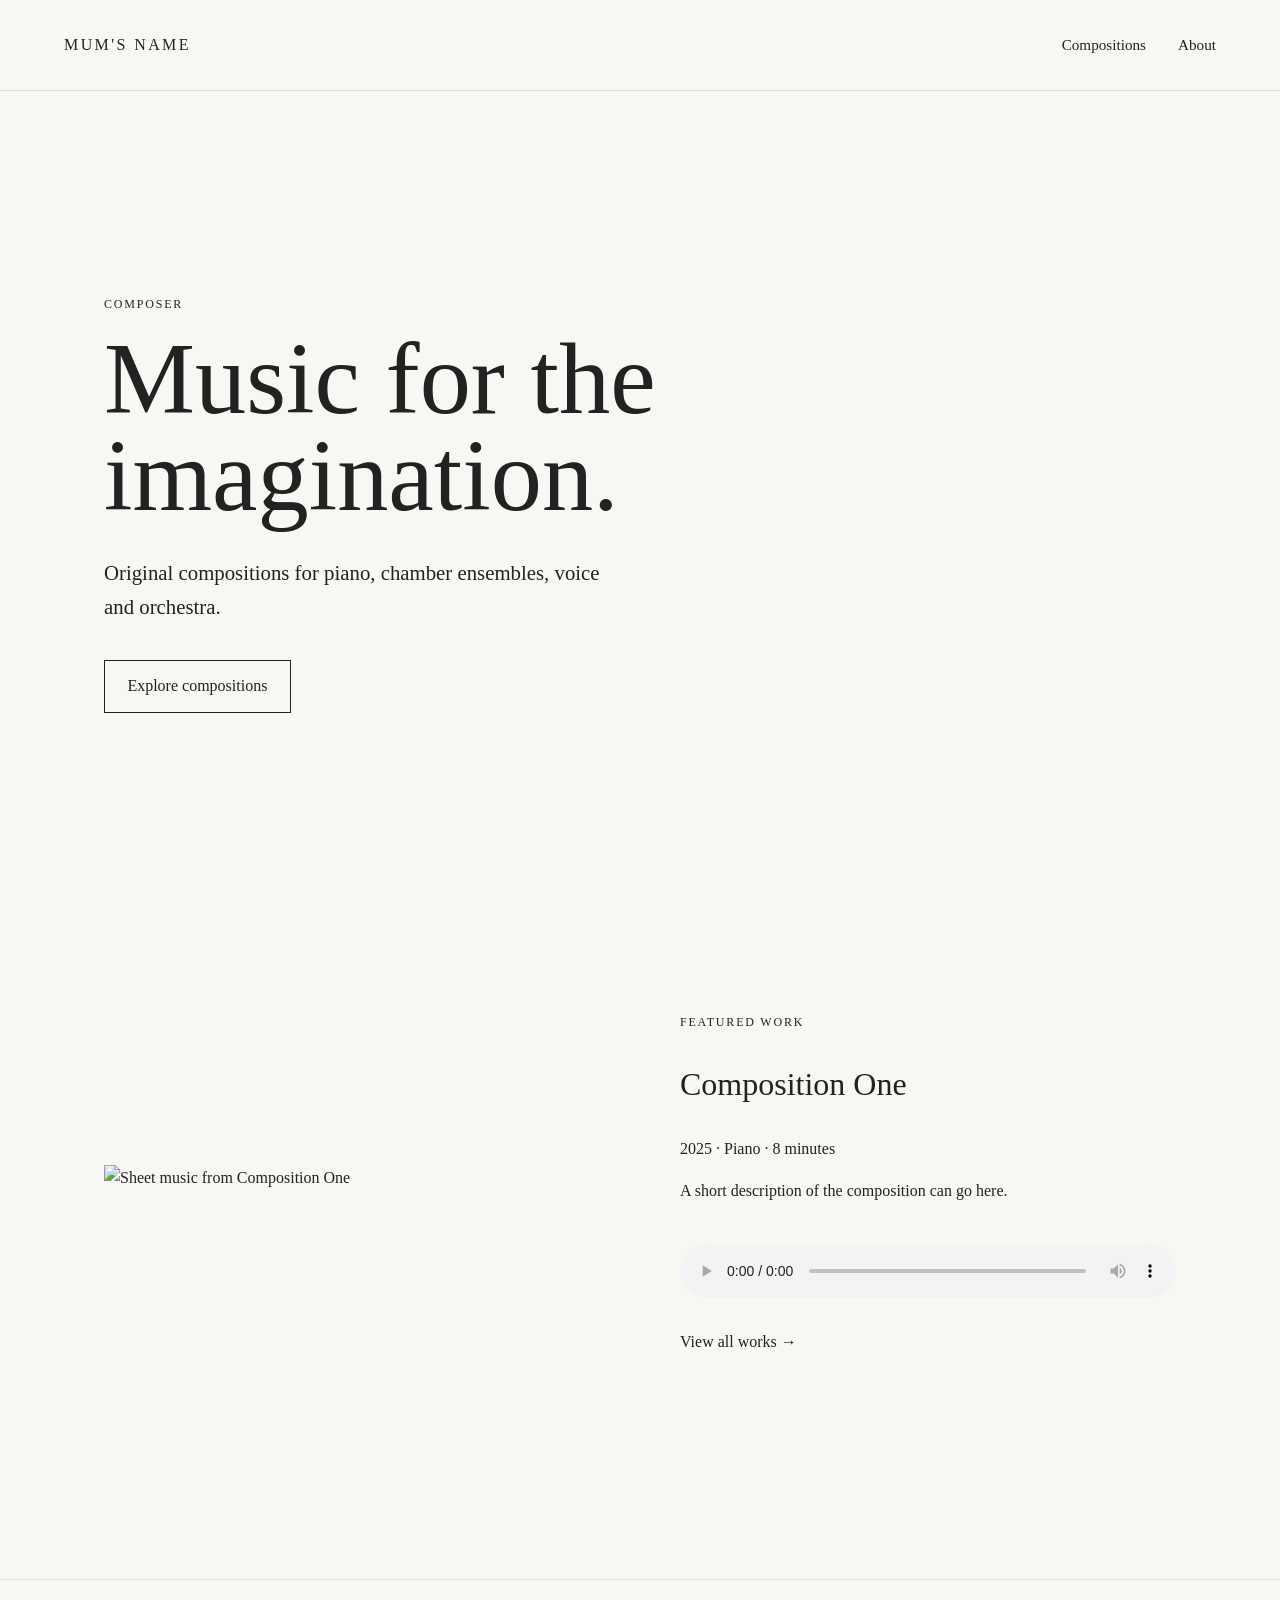
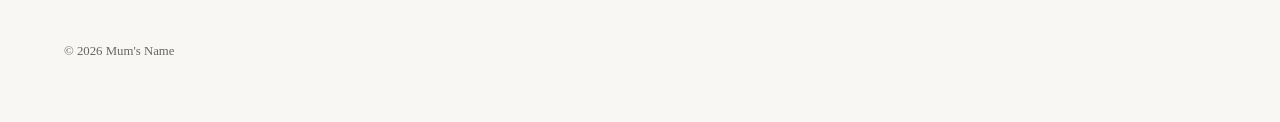
==== index.html @ 6aef1359 "basic webpage" ====
<!DOCTYPE html>
<html lang="en">
<head>
  <meta charset="UTF-8">
  <meta name="viewport" content="width=device-width, initial-scale=1.0">
  <title>Mum's Name — Composer</title>
  <link rel="stylesheet" href="style.css">
</head>

<body>

  <header>
    <a class="logo" href="index.html">MUM'S NAME</a>

    <nav>
      <a href="compositions.html">Compositions</a>
      <a href="about.html">About</a>
    </nav>
  </header>

  <main>

    <section class="hero">
      <p class="eyebrow">Composer</p>
      <h1>Music for the<br>imagination.</h1>
      <p class="intro">
        Original compositions for piano, chamber ensembles,
        voice and orchestra.
      </p>
      <a class="button" href="compositions.html">
        Explore compositions
      </a>
    </section>

    <section class="featured">
      <div>
        <img src="images/composition-1.jpg"
             alt="Sheet music from Composition One">
      </div>

      <div class="featured-text">
        <p class="eyebrow">Featured work</p>
        <h2>Composition One</h2>
        <p>2025 · Piano · 8 minutes</p>

        <p>
          A short description of the composition can go here.
        </p>

        <audio controls>
          <source src="audio/composition-1.mp3" type="audio/mpeg">
        </audio>

        <a href="compositions.html">View all works →</a>
      </div>
    </section>

  </main>

  <footer>
    <p>© 2026 Mum's Name</p>
  </footer>

  <script src="script.js"></script>
</body>
</html>
---- style.css ----
/* ---------- Base ---------- */

* {
  box-sizing: border-box;
}

body {
  margin: 0;
  font-family: Georgia, serif;
  color: #222;
  background: #f8f7f3;
  line-height: 1.6;
}

a {
  color: inherit;
  text-decoration: none;
}

img {
  width: 100%;
  display: block;
}


/* ---------- Header ---------- */

header {
  display: flex;
  justify-content: space-between;
  align-items: center;
  padding: 2rem 5%;
  border-bottom: 1px solid #ddd;
}

.logo {
  font-size: 1rem;
  letter-spacing: 0.15em;
}

nav {
  display: flex;
  gap: 2rem;
  font-size: 0.95rem;
}

nav a:hover {
  text-decoration: underline;
}


/* ---------- General ---------- */

main {
  max-width: 1200px;
  margin: auto;
  padding: 0 5%;
}

.eyebrow {
  text-transform: uppercase;
  letter-spacing: 0.15em;
  font-size: 0.75rem;
  margin-bottom: 1rem;
}

h1 {
  font-size: clamp(3rem, 8vw, 7rem);
  line-height: 0.95;
  font-weight: normal;
  margin: 0 0 2rem;
}

h2 {
  font-size: 2rem;
  font-weight: normal;
}

.intro {
  font-size: 1.3rem;
  max-width: 500px;
}


/* ---------- Buttons ---------- */

.button {
  display: inline-block;
  margin-top: 1rem;
  padding: 0.8rem 1.4rem;
  border: 1px solid #222;
}

.button:hover {
  background: #222;
  color: white;
}


/* ---------- Homepage ---------- */

.hero {
  padding: 12rem 0;
}

.featured {
  display: grid;
  grid-template-columns: 1fr 1fr;
  gap: 5rem;
  align-items: center;
  padding: 6rem 0;
}

.featured-text {
  max-width: 500px;
}

audio {
  width: 100%;
  margin: 1.5rem 0;
}


/* ---------- Compositions ---------- */

.page-heading {
  padding: 8rem 0 5rem;
}

.work {
  display: grid;
  grid-template-columns: 1fr 1fr;
  gap: 4rem;
  padding: 4rem 0;
  border-top: 1px solid #ddd;
}

.meta {
  font-size: 0.85rem;
  color: #666;
}


/* ---------- About ---------- */

.about {
  display: grid;
  grid-template-columns: 1fr 1fr;
  gap: 6rem;
  padding: 8rem 0;
}

.about img {
  max-height: 700px;
  object-fit: cover;
}


/* ---------- Footer ---------- */

footer {
  margin-top: 8rem;
  padding: 3rem 5%;
  border-top: 1px solid #ddd;
  color: #666;
  font-size: 0.8rem;
}


/* ---------- Mobile ---------- */

@media (max-width: 700px) {

  header {
    align-items: flex-start;
    gap: 1rem;
  }

  nav {
    gap: 1rem;
  }

  .hero {
    padding: 7rem 0;
  }

  .featured,
  .work,
  .about {
    grid-template-columns: 1fr;
    gap: 2rem;
  }

  .page-heading {
    padding: 6rem 0 3rem;
  }

}
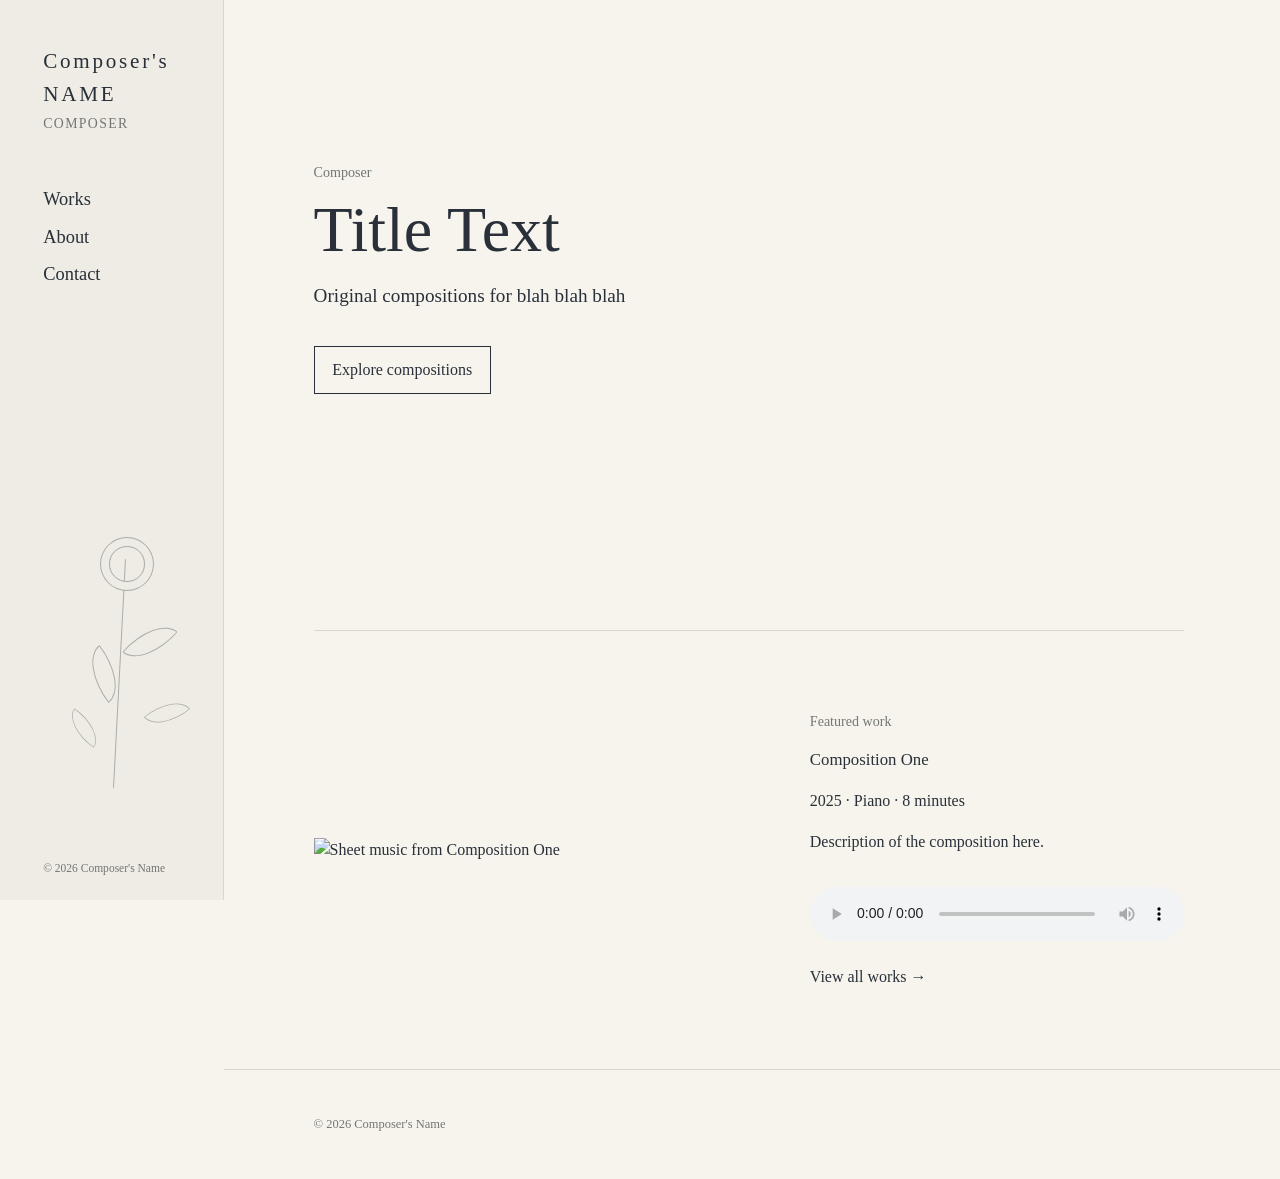
==== commit 6cd80ba7: "Updated frontent of app and made easier to edit content" ====
--- a/index.html
+++ b/index.html
@@ -3,31 +3,46 @@
 <head>
   <meta charset="UTF-8">
   <meta name="viewport" content="width=device-width, initial-scale=1.0">
-  <title>Mum's Name — Composer</title>
+  <title data-page-title>Loading...</title>
   <link rel="stylesheet" href="style.css">
 </head>
 
 <body>
 
-  <header>
-    <a class="logo" href="index.html">MUM'S NAME</a>
+  <header class="site-header">
+    <div class="brand-lockup">
+      <a class="logo" href="index.html">Composer's NAME</a>
+      <span class="brand-role">Composer</span>
+    </div>
 
     <nav>
-      <a href="compositions.html">Compositions</a>
+      <a href="compositions.html">Works</a>
       <a href="about.html">About</a>
+      <a href="mailto:email@example.com">Contact</a>
     </nav>
+
+    <div class="botanical" aria-hidden="true">
+      <span class="botanical-stem"></span>
+      <span class="leaf leaf-one"></span>
+      <span class="leaf leaf-two"></span>
+      <span class="leaf leaf-three"></span>
+      <span class="leaf leaf-four"></span>
+      <span class="flower"></span>
+    </div>
+
+    <p class="copyright">© 2026 Composer's Name</p>
   </header>
 
   <main>
 
     <section class="hero">
-      <p class="eyebrow">Composer</p>
-      <h1>Music for the<br>imagination.</h1>
-      <p class="intro">
+      <p class="eyebrow" data-home-eyebrow>Composer</p>
+      <h1 data-home-title>Music for the<br>imagination.</h1>
+      <p class="intro" data-home-intro>
         Original compositions for piano, chamber ensembles,
         voice and orchestra.
       </p>
-      <a class="button" href="compositions.html">
+      <a class="button" href="compositions.html" data-home-button>
         Explore compositions
       </a>
     </section>
@@ -39,11 +54,11 @@
       </div>
 
       <div class="featured-text">
-        <p class="eyebrow">Featured work</p>
-        <h2>Composition One</h2>
-        <p>2025 · Piano · 8 minutes</p>
+        <p class="eyebrow" data-featured-eyebrow>Featured work</p>
+        <h2 data-featured-title>Composition One</h2>
+        <p data-featured-meta>2025 · Piano · 8 minutes</p>
 
-        <p>
+        <p data-featured-description>
           A short description of the composition can go here.
         </p>
 
@@ -51,16 +66,17 @@
           <source src="audio/composition-1.mp3" type="audio/mpeg">
         </audio>
 
-        <a href="compositions.html">View all works →</a>
+        <a href="compositions.html" data-view-all>View all works →</a>
       </div>
     </section>
 
   </main>
 
   <footer>
-    <p>© 2026 Mum's Name</p>
+    <p data-footer>© 2026 Composer's Name</p>
   </footer>
 
+  <script src="content.js"></script>
   <script src="script.js"></script>
 </body>
 </html>
--- a/style.css
+++ b/style.css
@@ -1,198 +1,97 @@
 /* ---------- Base ---------- */
 
-* {
-  box-sizing: border-box;
+:root {
+  --paper: #f6f4ed;
+  --rail: #eeece4;
+  --ink: #293039;
+  --muted: #737871;
+  --rule: #d9d7cf;
+  --accent: #a34e3b;
 }
+
+* { box-sizing: border-box; }
 
 body {
   margin: 0;
-  font-family: Georgia, serif;
-  color: #222;
-  background: #f8f7f3;
-  line-height: 1.6;
+  font-family: Georgia, "Times New Roman", serif;
+  color: var(--ink);
+  background: var(--paper);
+  line-height: 1.55;
 }
 
-a {
-  color: inherit;
-  text-decoration: none;
+a { color: inherit; text-decoration: none; }
+img { width: 100%; display: block; }
+
+.site-header {
+  position: fixed;
+  inset: 0 auto 0 0;
+  width: 224px;
+  padding: 2.8rem 2.7rem 2rem;
+  background: var(--rail);
+  border-right: 1px solid var(--rule);
+  z-index: 2;
 }
 
-img {
-  width: 100%;
-  display: block;
-}
+.brand-lockup { display: flex; flex-direction: column; gap: 0.15rem; }
+.logo { font-size: 1.32rem; letter-spacing: 0.13em; }
+.brand-role { color: var(--muted); font-size: 0.864rem; letter-spacing: 0.1em; text-transform: uppercase; }
 
+nav { display: flex; flex-direction: column; gap: 0.5rem; margin-top: 3.2rem; font-size: 1.152rem; }
+nav a { width: fit-content; border-bottom: 1px solid transparent; }
+nav a:hover, nav a.active { border-bottom-color: var(--ink); }
 
-/* ---------- Header ---------- */
+.botanical { position: absolute; left: 2.9rem; right: 2rem; bottom: 7rem; height: 260px; opacity: 0.52; }
+.botanical-stem { position: absolute; left: 50%; bottom: 0; width: 1px; height: 88%; background: #6d7770; transform: rotate(3deg); }
+.leaf { position: absolute; width: 28px; height: 52px; border: 1px solid #6d7770; border-radius: 100% 0 100% 0; }
+.leaf-one { left: 30%; bottom: 34%; transform: rotate(-37deg); }
+.leaf-two { right: 19%; bottom: 46%; transform: rotate(42deg); }
+.leaf-three { left: 16%; bottom: 13%; transform: rotate(-54deg) scale(0.75); }
+.leaf-four { right: 7%; bottom: 19%; transform: rotate(52deg) scale(0.8); }
+.flower { position: absolute; left: 43%; top: 7%; width: 36px; height: 36px; border: 1px solid #6d7770; border-radius: 50%; box-shadow: 0 0 0 8px var(--rail), 0 0 0 9px #6d7770; }
+.copyright { position: absolute; bottom: 1.4rem; margin: 0; color: var(--muted); font-size: 0.72rem; }
 
-header {
-  display: flex;
-  justify-content: space-between;
-  align-items: center;
-  padding: 2rem 5%;
-  border-bottom: 1px solid #ddd;
-}
+main { max-width: 1050px; margin-left: 224px; padding: 0 7%; }
+.eyebrow { margin: 0 0 0.9rem; color: var(--muted); font-size: 0.88rem; }
+h1 { margin: 0; font-size: clamp(2.8rem, 5vw, 4.6rem); line-height: 1; font-weight: normal; }
+h2 { margin: 0; font-size: 1.05rem; font-weight: normal; }
+.intro { max-width: 500px; font-size: 1.2rem; }
 
-.logo {
-  font-size: 1rem;
-  letter-spacing: 0.15em;
-}
+.button { display: inline-block; margin-top: 1rem; padding: 0.65rem 1.1rem; border: 1px solid var(--ink); }
+.button:hover { color: var(--paper); background: var(--ink); }
 
-nav {
-  display: flex;
-  gap: 2rem;
-  font-size: 0.95rem;
-}
+.hero { min-height: 70vh; padding: 18vh 0 10vh; }
+.featured { display: grid; grid-template-columns: minmax(0, 1fr) minmax(0, 0.9fr); gap: 5rem; align-items: center; padding: 5rem 0; border-top: 1px solid var(--rule); }
+.featured-text { max-width: 420px; }
+audio { width: 100%; margin: 1rem 0; }
 
-nav a:hover {
-  text-decoration: underline;
-}
+.page-heading { padding: 7.5rem 0 3.4rem; }
+.page-heading .eyebrow { margin-top: 1rem; }
+.works { display: grid; grid-template-columns: repeat(2, minmax(0, 1fr)); column-gap: 3.2rem; row-gap: 3.5rem; padding-bottom: 4rem; }
+.work { min-width: 0; }
+.work > div:last-child { padding-top: 1rem; }
+.score-preview { position: relative; aspect-ratio: 1.78 / 1; overflow: hidden; border: 1px solid #dfdcd3; background-color: #e9e5da; background-image: repeating-linear-gradient(to bottom, transparent 0 18px, rgba(71, 76, 72, 0.25) 19px 20px); }
+.score-preview img { position: relative; z-index: 1; height: 100%; object-fit: cover; }
+.score-lines { position: absolute; inset: 25% 8% 25%; background: repeating-linear-gradient(to bottom, transparent 0 5px, rgba(51, 57, 54, 0.45) 6px 7px); }
+.score-notes { position: absolute; top: 34%; left: 18%; color: rgba(48, 54, 50, 0.55); font-size: 2rem; letter-spacing: 2.2rem; transform: rotate(-5deg); }
+.meta { margin: 0.2rem 0 0; color: var(--muted); font-size: 0.8rem; }
+.listen { margin-top: 0.85rem; font-size: 0.82rem; }
+.listen summary { cursor: pointer; list-style: none; }
+.listen summary::before { content: "▶"; margin-right: 0.55rem; font-size: 0.66rem; }
+.listen[open] summary::before { content: "▼"; }
+.listen audio { margin-top: 0.6rem; }
 
+.about { display: grid; grid-template-columns: minmax(0, 1fr) minmax(0, 1fr); gap: 5rem; padding: 10rem 0 5rem; }
+.about img { max-height: 580px; object-fit: cover; }
 
-/* ---------- General ---------- */
-
-main {
-  max-width: 1200px;
-  margin: auto;
-  padding: 0 5%;
-}
-
-.eyebrow {
-  text-transform: uppercase;
-  letter-spacing: 0.15em;
-  font-size: 0.75rem;
-  margin-bottom: 1rem;
-}
-
-h1 {
-  font-size: clamp(3rem, 8vw, 7rem);
-  line-height: 0.95;
-  font-weight: normal;
-  margin: 0 0 2rem;
-}
-
-h2 {
-  font-size: 2rem;
-  font-weight: normal;
-}
-
-.intro {
-  font-size: 1.3rem;
-  max-width: 500px;
-}
-
-
-/* ---------- Buttons ---------- */
-
-.button {
-  display: inline-block;
-  margin-top: 1rem;
-  padding: 0.8rem 1.4rem;
-  border: 1px solid #222;
-}
-
-.button:hover {
-  background: #222;
-  color: white;
-}
-
-
-/* ---------- Homepage ---------- */
-
-.hero {
-  padding: 12rem 0;
-}
-
-.featured {
-  display: grid;
-  grid-template-columns: 1fr 1fr;
-  gap: 5rem;
-  align-items: center;
-  padding: 6rem 0;
-}
-
-.featured-text {
-  max-width: 500px;
-}
-
-audio {
-  width: 100%;
-  margin: 1.5rem 0;
-}
-
-
-/* ---------- Compositions ---------- */
-
-.page-heading {
-  padding: 8rem 0 5rem;
-}
-
-.work {
-  display: grid;
-  grid-template-columns: 1fr 1fr;
-  gap: 4rem;
-  padding: 4rem 0;
-  border-top: 1px solid #ddd;
-}
-
-.meta {
-  font-size: 0.85rem;
-  color: #666;
-}
-
-
-/* ---------- About ---------- */
-
-.about {
-  display: grid;
-  grid-template-columns: 1fr 1fr;
-  gap: 6rem;
-  padding: 8rem 0;
-}
-
-.about img {
-  max-height: 700px;
-  object-fit: cover;
-}
-
-
-/* ---------- Footer ---------- */
-
-footer {
-  margin-top: 8rem;
-  padding: 3rem 5%;
-  border-top: 1px solid #ddd;
-  color: #666;
-  font-size: 0.8rem;
-}
-
-
-/* ---------- Mobile ---------- */
+footer { margin-left: 224px; padding: 2rem 7%; border-top: 1px solid var(--rule); color: var(--muted); font-size: 0.78rem; }
 
 @media (max-width: 700px) {
-
-  header {
-    align-items: flex-start;
-    gap: 1rem;
-  }
-
-  nav {
-    gap: 1rem;
-  }
-
-  .hero {
-    padding: 7rem 0;
-  }
-
-  .featured,
-  .work,
-  .about {
-    grid-template-columns: 1fr;
-    gap: 2rem;
-  }
-
-  .page-heading {
-    padding: 6rem 0 3rem;
-  }
-
+  .site-header { position: relative; width: 100%; height: auto; min-height: 0; padding: 1.5rem 7%; border-right: 0; border-bottom: 1px solid var(--rule); }
+  nav { flex-direction: row; gap: 1.2rem; margin-top: 1.4rem; font-size: 0.88rem; }
+  .botanical, .copyright { display: none; }
+  main, footer { margin-left: 0; }
+  .hero { min-height: auto; padding: 7rem 0; }
+  .featured, .about { grid-template-columns: 1fr; gap: 2rem; padding: 5rem 0; }
+  .page-heading { padding: 5rem 0 2.8rem; }
+  .works { grid-template-columns: 1fr; row-gap: 2.8rem; }
 }
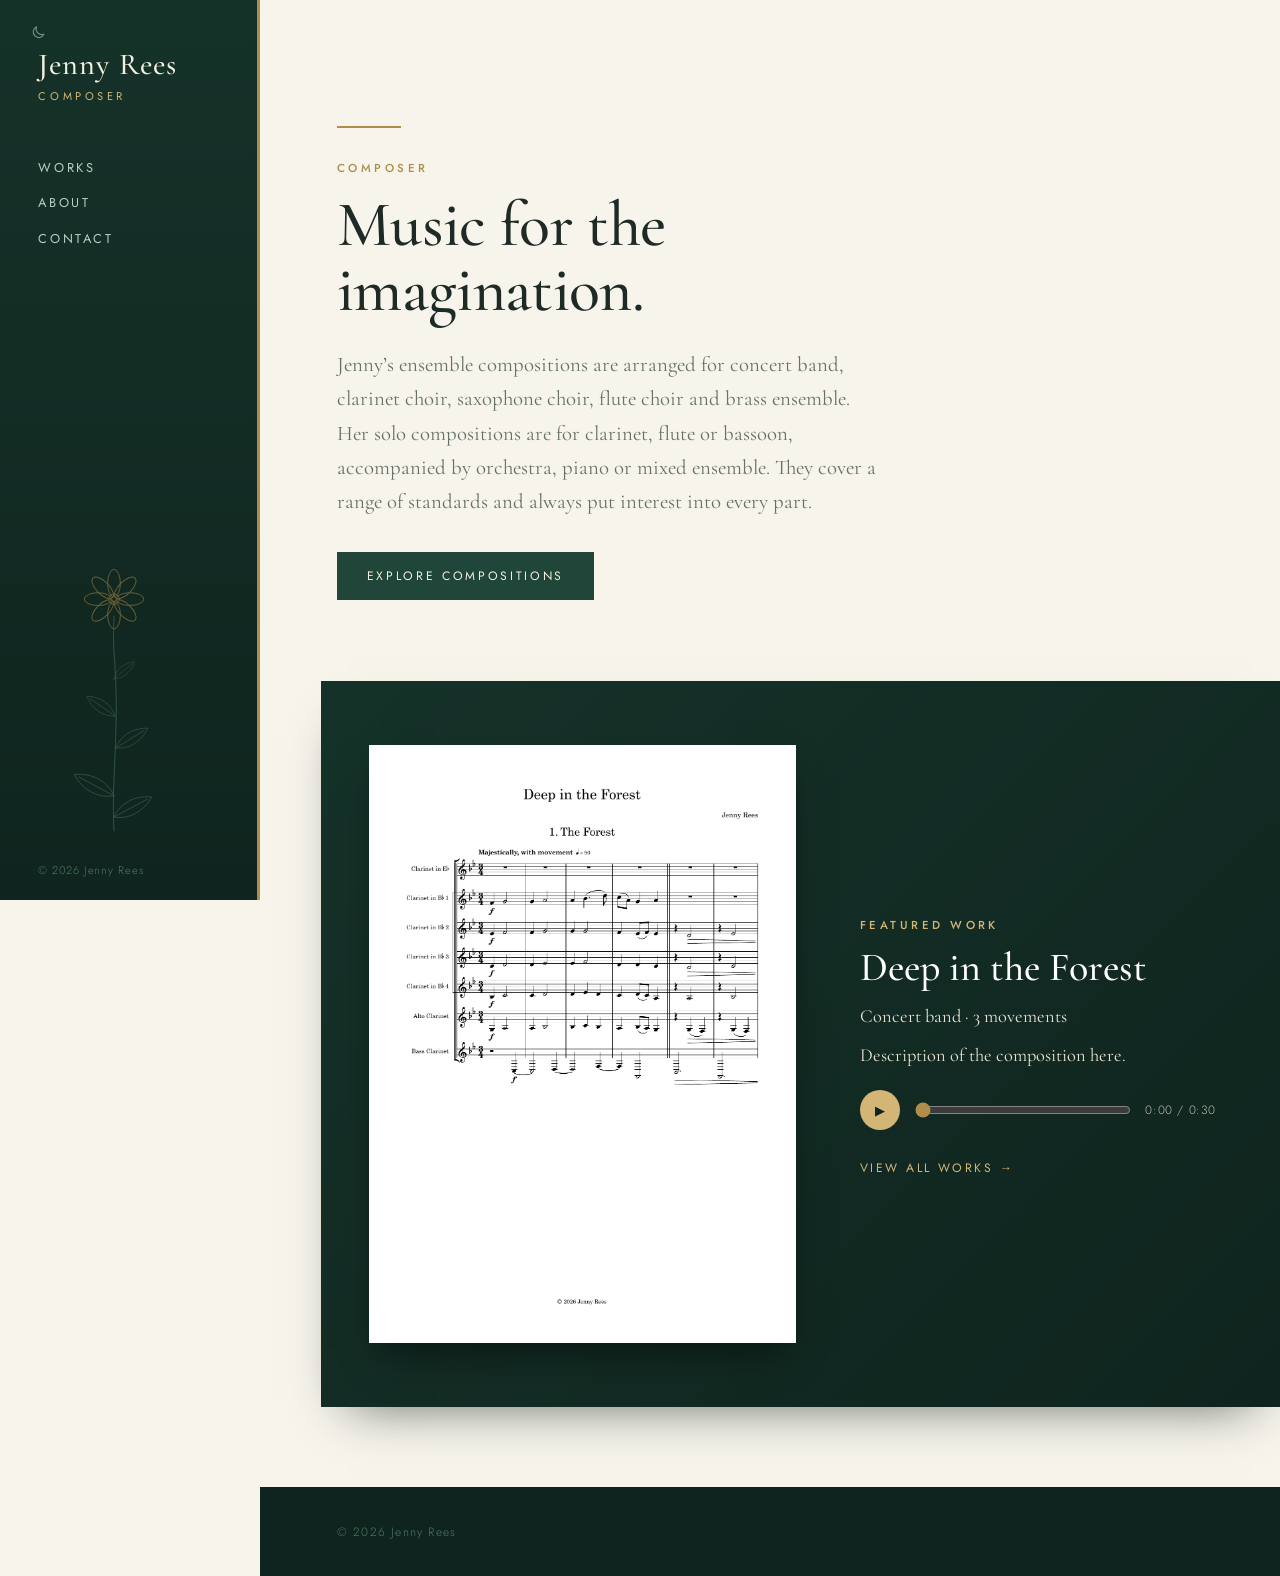
==== commit ee114718: "Added music page and music previews, added composer description" ====
--- a/index.html
+++ b/index.html
@@ -4,14 +4,29 @@
   <meta charset="UTF-8">
   <meta name="viewport" content="width=device-width, initial-scale=1.0">
   <title data-page-title>Loading...</title>
+  <script>
+    try {
+      var saved = localStorage.getItem('theme');
+      var dark = saved ? saved === 'dark' : window.matchMedia('(prefers-color-scheme: dark)').matches;
+      document.documentElement.setAttribute('data-theme', dark ? 'dark' : 'light');
+    } catch (e) {}
+  </script>
+  <link rel="preconnect" href="https://fonts.googleapis.com">
+  <link rel="preconnect" href="https://fonts.gstatic.com" crossorigin>
+  <link href="https://fonts.googleapis.com/css2?family=Cormorant+Garamond:ital,wght@0,400;0,500;0,600;1,400&family=Jost:wght@300;400;500&display=swap" rel="stylesheet">
   <link rel="stylesheet" href="style.css">
 </head>
 
 <body>
 
   <header class="site-header">
+    <button class="theme-toggle" type="button" aria-label="Switch to dark theme">
+      <svg class="icon-moon" viewBox="0 0 24 24" aria-hidden="true"><path d="M20 14.5A8 8 0 0 1 9.5 4 8 8 0 1 0 20 14.5z"/></svg>
+      <svg class="icon-sun" viewBox="0 0 24 24" aria-hidden="true"><circle cx="12" cy="12" r="4"/><path d="M12 2v2M12 20v2M4.9 4.9l1.4 1.4M17.7 17.7l1.4 1.4M2 12h2M20 12h2M4.9 19.1l1.4-1.4M17.7 6.3l1.4-1.4"/></svg>
+    </button>
+
     <div class="brand-lockup">
-      <a class="logo" href="index.html">Composer's NAME</a>
+      <a class="logo" href="index.html">Jenny Rees</a>
       <span class="brand-role">Composer</span>
     </div>
 
@@ -22,15 +37,26 @@
     </nav>
 
     <div class="botanical" aria-hidden="true">
-      <span class="botanical-stem"></span>
-      <span class="leaf leaf-one"></span>
-      <span class="leaf leaf-two"></span>
-      <span class="leaf leaf-three"></span>
-      <span class="leaf leaf-four"></span>
-      <span class="flower"></span>
+    <svg class="botanical-art" viewBox="0 0 160 270" aria-hidden="true">
+      <defs>
+        <g id="leaf"><path d="M0 0C11-13 11-34 0-50 -11-34 -11-13 0 0Z"/><path d="M0 0V-44"/></g>
+      </defs>
+      <g class="art-line">
+        <path d="M80 268C77 220 86 170 80 100 79 82 80 72 80 66"/>
+        <use href="#leaf" transform="translate(80 255) rotate(62) scale(.8)"/>
+        <use href="#leaf" transform="translate(80 235) rotate(-62) scale(.85)"/>
+        <use href="#leaf" transform="translate(82 190) rotate(58) scale(.7)"/>
+        <use href="#leaf" transform="translate(81 160) rotate(-55) scale(.65)"/>
+        <use href="#leaf" transform="translate(80 125) rotate(50) scale(.5)"/>
+        <g class="bloom" transform="translate(80 50)">
+          <ellipse cx="0" cy="-15" rx="6" ry="13" transform="rotate(0)"/><ellipse cx="0" cy="-15" rx="6" ry="13" transform="rotate(45)"/><ellipse cx="0" cy="-15" rx="6" ry="13" transform="rotate(90)"/><ellipse cx="0" cy="-15" rx="6" ry="13" transform="rotate(135)"/><ellipse cx="0" cy="-15" rx="6" ry="13" transform="rotate(180)"/><ellipse cx="0" cy="-15" rx="6" ry="13" transform="rotate(225)"/><ellipse cx="0" cy="-15" rx="6" ry="13" transform="rotate(270)"/><ellipse cx="0" cy="-15" rx="6" ry="13" transform="rotate(315)"/>
+          <circle r="5"/>
+        </g>
+      </g>
+    </svg>
     </div>
 
-    <p class="copyright">© 2026 Composer's Name</p>
+    <p class="copyright">© 2026 Jenny Rees</p>
   </header>
 
   <main>
@@ -49,8 +75,8 @@
 
     <section class="featured">
       <div>
-        <img src="images/composition-1.jpg"
-             alt="Sheet music from Composition One">
+        <img class="featured-score" data-featured-score
+             alt="First page of the full score for Deep in the Forest">
       </div>
 
       <div class="featured-text">
@@ -62,9 +88,7 @@
           A short description of the composition can go here.
         </p>
 
-        <audio controls>
-          <source src="audio/composition-1.mp3" type="audio/mpeg">
-        </audio>
+        <audio data-featured-audio></audio>
 
         <a href="compositions.html" data-view-all>View all works →</a>
       </div>
@@ -73,7 +97,7 @@
   </main>
 
   <footer>
-    <p data-footer>© 2026 Composer's Name</p>
+    <p data-footer>© 2026 Jenny Rees</p>
   </footer>
 
   <script src="content.js"></script>
--- a/style.css
+++ b/style.css
@@ -1,97 +1,198 @@
 /* ---------- Base ---------- */
 
 :root {
-  --paper: #f6f4ed;
-  --rail: #eeece4;
-  --ink: #293039;
-  --muted: #737871;
-  --rule: #d9d7cf;
-  --accent: #a34e3b;
+  --paper: #f7f4ec;
+  --paper-deep: #efeadc;
+  --green-900: #0f241e;
+  --green-800: #153229;
+  --green-700: #1f4638;
+  --green-500: #4d7a65;
+  --green-200: #b9cfc3;
+  --ink: #1e2a25;
+  --muted: #667269;
+  --rule: #dcd6c4;
+  --accent: #b08d4a;
+  --accent-soft: #d3b676;
+  --card: #ffffff;
+  --frame: #ffffff;
+  --heading-accent: var(--green-700);
+  --btn-bg: var(--green-700);
+  --btn-fg: #f4efe0;
+  --serif: "Cormorant Garamond", Georgia, "Times New Roman", serif;
+  --sans: "Jost", "Helvetica Neue", Arial, sans-serif;
+}
+
+[data-theme="dark"] {
+  color-scheme: dark;
+  --paper: #0b1511;
+  --paper-deep: #14231d;
+  --ink: #e6e1d1;
+  --muted: #9aa99f;
+  --rule: #25392f;
+  --card: #12201a;
+  --frame: #e9e4d2;
+  --heading-accent: var(--green-200);
+  --btn-bg: var(--accent-soft);
+  --btn-fg: var(--green-900);
 }
 
 * { box-sizing: border-box; }
 
 body {
   margin: 0;
-  font-family: Georgia, "Times New Roman", serif;
+  font-family: var(--serif);
+  font-size: 1.15rem;
   color: var(--ink);
   background: var(--paper);
-  line-height: 1.55;
+  line-height: 1.65;
+  -webkit-font-smoothing: antialiased;
+  overflow-x: clip;
 }
 
 a { color: inherit; text-decoration: none; }
 img { width: 100%; display: block; }
+::selection { background: var(--green-700); color: #fff; }
+
+/* ---------- Sidebar ---------- */
 
 .site-header {
   position: fixed;
   inset: 0 auto 0 0;
-  width: 224px;
-  padding: 2.8rem 2.7rem 2rem;
-  background: var(--rail);
-  border-right: 1px solid var(--rule);
+  width: 260px;
+  padding: 3rem 2.4rem 2rem;
+  color: var(--green-200);
+  background: linear-gradient(180deg, var(--green-800), var(--green-900));
+  border-right: 3px solid var(--accent);
   z-index: 2;
 }
 
-.brand-lockup { display: flex; flex-direction: column; gap: 0.15rem; }
-.logo { font-size: 1.32rem; letter-spacing: 0.13em; }
-.brand-role { color: var(--muted); font-size: 0.864rem; letter-spacing: 0.1em; text-transform: uppercase; }
+.brand-lockup { display: flex; flex-direction: column; gap: 0.4rem; }
+.logo { color: #f4efe0; font-size: 1.9rem; font-weight: 500; line-height: 1.1; letter-spacing: 0.04em; }
+.brand-role { color: var(--accent-soft); font: 400 0.7rem var(--sans); letter-spacing: 0.32em; text-transform: uppercase; }
 
-nav { display: flex; flex-direction: column; gap: 0.5rem; margin-top: 3.2rem; font-size: 1.152rem; }
-nav a { width: fit-content; border-bottom: 1px solid transparent; }
-nav a:hover, nav a.active { border-bottom-color: var(--ink); }
+nav { display: flex; flex-direction: column; gap: 0.7rem; margin-top: 3.4rem; font: 400 0.8rem var(--sans); letter-spacing: 0.2em; text-transform: uppercase; }
+nav a { width: fit-content; padding-bottom: 0.25rem; border-bottom: 1px solid transparent; transition: color 0.2s, border-color 0.2s; }
+nav a:hover, nav a.active { color: #fff; border-bottom-color: var(--accent); }
 
-.botanical { position: absolute; left: 2.9rem; right: 2rem; bottom: 7rem; height: 260px; opacity: 0.52; }
-.botanical-stem { position: absolute; left: 50%; bottom: 0; width: 1px; height: 88%; background: #6d7770; transform: rotate(3deg); }
-.leaf { position: absolute; width: 28px; height: 52px; border: 1px solid #6d7770; border-radius: 100% 0 100% 0; }
-.leaf-one { left: 30%; bottom: 34%; transform: rotate(-37deg); }
-.leaf-two { right: 19%; bottom: 46%; transform: rotate(42deg); }
-.leaf-three { left: 16%; bottom: 13%; transform: rotate(-54deg) scale(0.75); }
-.leaf-four { right: 7%; bottom: 19%; transform: rotate(52deg) scale(0.8); }
-.flower { position: absolute; left: 43%; top: 7%; width: 36px; height: 36px; border: 1px solid #6d7770; border-radius: 50%; box-shadow: 0 0 0 8px var(--rail), 0 0 0 9px #6d7770; }
-.copyright { position: absolute; bottom: 1.4rem; margin: 0; color: var(--muted); font-size: 0.72rem; }
+.botanical { position: absolute; left: 1.8rem; width: 170px; bottom: 4.2rem; opacity: 0.55; }
+.botanical-art { display: block; width: 100%; height: auto; overflow: visible; }
+.art-line { fill: none; stroke: var(--green-500); stroke-width: 0.9; stroke-linecap: round; stroke-linejoin: round; }
+.art-line .bloom { stroke: var(--accent); }
+.art-line .fill { fill: var(--accent); stroke: none; }
+.copyright { position: absolute; bottom: 1.4rem; margin: 0; color: var(--green-500); font: 300 0.7rem var(--sans); letter-spacing: 0.08em; }
 
-main { max-width: 1050px; margin-left: 224px; padding: 0 7%; }
-.eyebrow { margin: 0 0 0.9rem; color: var(--muted); font-size: 0.88rem; }
-h1 { margin: 0; font-size: clamp(2.8rem, 5vw, 4.6rem); line-height: 1; font-weight: normal; }
-h2 { margin: 0; font-size: 1.05rem; font-weight: normal; }
-.intro { max-width: 500px; font-size: 1.2rem; }
+/* ---------- Theme switch ---------- */
 
-.button { display: inline-block; margin-top: 1rem; padding: 0.65rem 1.1rem; border: 1px solid var(--ink); }
-.button:hover { color: var(--paper); background: var(--ink); }
+.theme-toggle { position: absolute; top: 1rem; left: 1.4rem; display: flex; width: 2rem; height: 2rem; padding: 0; align-items: center; justify-content: center; color: var(--green-200); background: transparent; border: 1px solid transparent; border-radius: 50%; opacity: 0.6; cursor: pointer; transition: opacity 0.2s, border-color 0.2s, color 0.2s; }
+.theme-toggle:hover, .theme-toggle:focus-visible { opacity: 1; color: var(--accent-soft); border-color: var(--green-500); }
+.theme-toggle svg { width: 1.05rem; height: 1.05rem; fill: none; stroke: currentColor; stroke-width: 1.6; stroke-linecap: round; stroke-linejoin: round; }
+.theme-toggle .icon-sun { display: none; }
+[data-theme="dark"] .theme-toggle .icon-sun { display: block; }
+[data-theme="dark"] .theme-toggle .icon-moon { display: none; }
 
-.hero { min-height: 70vh; padding: 18vh 0 10vh; }
-.featured { display: grid; grid-template-columns: minmax(0, 1fr) minmax(0, 0.9fr); gap: 5rem; align-items: center; padding: 5rem 0; border-top: 1px solid var(--rule); }
-.featured-text { max-width: 420px; }
+/* ---------- Typography ---------- */
+
+main { max-width: 1180px; margin-left: 260px; padding: 0 6%; }
+.eyebrow { margin: 0 0 1rem; color: var(--accent); font: 500 0.72rem var(--sans); letter-spacing: 0.3em; text-transform: uppercase; }
+h1 { margin: 0; font-size: clamp(2.8rem, 5vw, 4.8rem); line-height: 1.02; font-weight: 500; letter-spacing: -0.01em; }
+h2 { margin: 0; font-size: 1.9rem; font-weight: 500; line-height: 1.2; }
+.intro { max-width: 540px; margin: 1.6rem 0 0; font-size: 1.3rem; color: var(--muted); }
+
+.button { display: inline-block; margin-top: 2rem; padding: 0.9rem 1.8rem; color: var(--btn-fg); background: var(--btn-bg); font: 400 0.76rem var(--sans); letter-spacing: 0.22em; text-transform: uppercase; border: 1px solid var(--btn-bg); transition: background 0.2s, color 0.2s, border-color 0.2s; }
+.button:hover { color: var(--green-900); background: #fff; border-color: #fff; }
+[data-theme="light"] .button:hover, :root:not([data-theme]) .button:hover { background: var(--accent-soft); border-color: var(--accent-soft); }
+
+/* ---------- Home ---------- */
+
+.hero { padding: 14vh 0 9vh; }
+.hero::before { content: ""; display: block; width: 64px; height: 2px; margin-bottom: 2rem; background: var(--accent); }
+
+.featured { display: grid; grid-template-columns: minmax(0, 1.2fr) minmax(0, 1fr); gap: 4rem; align-items: center; margin: 0 -6vw 5rem -1rem; padding: 4rem 4rem 4rem 3rem; color: #e9e4d2; background: linear-gradient(135deg, var(--green-800), var(--green-900)); box-shadow: 0 24px 50px -28px rgba(15, 36, 30, 0.7); }
+.featured > div:first-child { min-width: 0; }
+.featured-score { width: 100%; height: auto; display: block; border: 8px solid var(--frame); background: var(--frame); box-shadow: 0 18px 36px -12px rgba(0, 0, 0, 0.55); }
+.featured-text { max-width: 440px; }
+.featured-text .eyebrow { color: var(--accent-soft); }
+.featured-text h2 { color: #fff; font-size: 2.5rem; }
+.featured-text p { margin: 0.6rem 0; }
+.featured-text a[data-view-all] { display: inline-block; margin-top: 0.6rem; color: var(--accent-soft); font: 400 0.76rem var(--sans); letter-spacing: 0.2em; text-transform: uppercase; border-bottom: 1px solid transparent; }
+.featured-text a[data-view-all]:hover { border-bottom-color: var(--accent-soft); }
+
+/* ---------- Audio ---------- */
+
 audio { width: 100%; margin: 1rem 0; }
+.custom-audio { display: flex; align-items: center; gap: 0.8rem; margin: 1.2rem 0; }
+.audio-toggle { flex: none; width: 2.5rem; height: 2.5rem; padding: 0; color: var(--green-900); background: var(--accent-soft); border: 0; border-radius: 50%; font-size: 0.8rem; cursor: pointer; transition: background 0.2s; }
+.audio-toggle:hover { background: #fff; }
+.audio-seek { flex: 1; min-width: 0; accent-color: var(--accent); cursor: pointer; }
+.audio-time { white-space: nowrap; font: 300 0.75rem var(--sans); letter-spacing: 0.05em; opacity: 0.8; }
 
-.page-heading { padding: 7.5rem 0 3.4rem; }
-.page-heading .eyebrow { margin-top: 1rem; }
-.works { display: grid; grid-template-columns: repeat(2, minmax(0, 1fr)); column-gap: 3.2rem; row-gap: 3.5rem; padding-bottom: 4rem; }
-.work { min-width: 0; }
-.work > div:last-child { padding-top: 1rem; }
-.score-preview { position: relative; aspect-ratio: 1.78 / 1; overflow: hidden; border: 1px solid #dfdcd3; background-color: #e9e5da; background-image: repeating-linear-gradient(to bottom, transparent 0 18px, rgba(71, 76, 72, 0.25) 19px 20px); }
-.score-preview img { position: relative; z-index: 1; height: 100%; object-fit: cover; }
-.score-lines { position: absolute; inset: 25% 8% 25%; background: repeating-linear-gradient(to bottom, transparent 0 5px, rgba(51, 57, 54, 0.45) 6px 7px); }
-.score-notes { position: absolute; top: 34%; left: 18%; color: rgba(48, 54, 50, 0.55); font-size: 2rem; letter-spacing: 2.2rem; transform: rotate(-5deg); }
-.meta { margin: 0.2rem 0 0; color: var(--muted); font-size: 0.8rem; }
-.listen { margin-top: 0.85rem; font-size: 0.82rem; }
+/* ---------- Works ---------- */
+
+.page-heading { display: flex; flex-direction: column; padding: 8rem 0 3.4rem; }
+.page-heading h1 { margin-bottom: 0.4rem; }
+.page-heading .eyebrow { order: -1; }
+.page-heading::after { content: ""; display: block; width: 64px; height: 2px; margin-top: 2rem; background: var(--accent); }
+.works { display: grid; grid-template-columns: repeat(2, minmax(0, 1fr)); gap: 3.5rem; padding-bottom: 5rem; }
+.work { min-width: 0; padding: 1.6rem; background: var(--card); border: 1px solid var(--rule); border-top: 3px solid var(--green-500); box-shadow: 0 16px 34px -26px rgba(15, 36, 30, 0.6); transition: transform 0.25s, box-shadow 0.25s; }
+.work:hover { transform: translateY(-4px); box-shadow: 0 24px 40px -24px rgba(15, 36, 30, 0.6); }
+.work > div:last-child { padding-top: 1.3rem; }
+.score-preview { position: relative; aspect-ratio: 1 / 1.414; overflow: hidden; border: 1px solid var(--rule); background-color: var(--paper-deep); }
+.score-preview img { width: 100%; height: auto; display: block; }
+.meta { margin: 0.2rem 0 0.8rem; color: var(--accent); font: 500 0.72rem var(--sans); letter-spacing: 0.18em; text-transform: uppercase; }
+.work p { margin: 0.5rem 0; }
+.listen { margin-top: 1rem; padding-top: 1rem; border-top: 1px solid var(--rule); font: 400 0.76rem var(--sans); letter-spacing: 0.2em; text-transform: uppercase; color: var(--heading-accent); }
 .listen summary { cursor: pointer; list-style: none; }
-.listen summary::before { content: "▶"; margin-right: 0.55rem; font-size: 0.66rem; }
+.listen summary::-webkit-details-marker { display: none; }
+.listen summary::before { content: "▶"; margin-right: 0.7rem; font-size: 0.62rem; }
 .listen[open] summary::before { content: "▼"; }
-.listen audio { margin-top: 0.6rem; }
+.listen .custom-audio { margin-top: 0.8rem; color: var(--ink); }
+.listen .audio-toggle { color: var(--green-900); }
 
-.about { display: grid; grid-template-columns: minmax(0, 1fr) minmax(0, 1fr); gap: 5rem; padding: 10rem 0 5rem; }
-.about img { max-height: 580px; object-fit: cover; }
+/* ---------- About ---------- */
 
-footer { margin-left: 224px; padding: 2rem 7%; border-top: 1px solid var(--rule); color: var(--muted); font-size: 0.78rem; }
+.about { display: grid; grid-template-columns: minmax(0, 0.8fr) minmax(0, 1.2fr); gap: 4.5rem; align-items: start; padding: 7rem 0 4rem; }
+.about > img { position: sticky; top: 3rem; aspect-ratio: 3 / 4; object-fit: cover; object-position: center top; border: 8px solid var(--frame); box-shadow: 0 24px 44px -22px rgba(15, 36, 30, 0.7), 14px 14px 0 -2px var(--green-500); }
+.roles { margin: 1.2rem 0 0; color: var(--heading-accent); font: 500 0.8rem var(--sans); letter-spacing: 0.2em; text-transform: uppercase; }
+.instruments { margin: 0.4rem 0 1.8rem; color: var(--muted); font-size: 1.25rem; font-style: italic; }
+.bio p { margin: 0 0 1.1rem; }
+.contact { margin-top: 2.2rem; padding: 1.4rem 1.6rem; background: var(--green-800); color: #e9e4d2; border-left: 3px solid var(--accent); }
+.contact p { margin: 0 0 0.3rem; }
+.contact a { color: var(--accent-soft); border-bottom: 1px solid var(--accent); }
+
+.reviews { padding: 3rem 0 5rem; border-top: 1px solid var(--rule); }
+.reviews h2 { margin-bottom: 2rem; }
+.review-list { display: grid; gap: 2rem; }
+.review { margin: 0; padding: 1.8rem 2rem; background: var(--card); border: 1px solid var(--rule); border-left: 3px solid var(--green-700); }
+.review h3 { margin: 0 0 0.8rem; color: var(--heading-accent); font-size: 1.35rem; font-weight: 600; }
+.review p { margin: 0; font-size: 1.1rem; }
+.review footer { margin: 1rem 0 0; padding: 0; border: 0; color: var(--accent); font: 500 0.74rem var(--sans); letter-spacing: 0.14em; text-transform: uppercase; }
+.review .review-note { margin-top: 0.8rem; color: var(--muted); font-style: italic; }
+
+/* ---------- Footer ---------- */
+
+body > footer { margin-left: 260px; padding: 2.2rem 6%; color: var(--green-500); background: var(--green-900); font: 300 0.75rem var(--sans); letter-spacing: 0.1em; }
+body > footer p { margin: 0; }
+
+/* ---------- Responsive ---------- */
+
+@media (max-width: 1000px) {
+  .featured { grid-template-columns: 1fr; gap: 2.5rem; margin-left: -6vw; padding: 3rem 6vw; }
+  .about { grid-template-columns: 1fr; gap: 2.5rem; }
+  .about > img { position: static; max-width: 420px; }
+}
 
 @media (max-width: 700px) {
-  .site-header { position: relative; width: 100%; height: auto; min-height: 0; padding: 1.5rem 7%; border-right: 0; border-bottom: 1px solid var(--rule); }
-  nav { flex-direction: row; gap: 1.2rem; margin-top: 1.4rem; font-size: 0.88rem; }
+  .site-header { position: relative; width: 100%; padding: 1.6rem 7%; border-right: 0; border-bottom: 3px solid var(--accent); }
+  .theme-toggle { top: 1.2rem; left: auto; right: 7%; }
+  .logo { font-size: 1.6rem; }
+  nav { flex-direction: row; gap: 1.6rem; margin-top: 1.2rem; }
   .botanical, .copyright { display: none; }
-  main, footer { margin-left: 0; }
-  .hero { min-height: auto; padding: 7rem 0; }
-  .featured, .about { grid-template-columns: 1fr; gap: 2rem; padding: 5rem 0; }
-  .page-heading { padding: 5rem 0 2.8rem; }
-  .works { grid-template-columns: 1fr; row-gap: 2.8rem; }
-}+  main, body > footer { margin-left: 0; }
+  main { padding: 0 7%; }
+  .hero { min-height: auto; padding: 5rem 0; }
+  .featured { margin: 0 -7vw 4rem; padding: 3rem 7vw; }
+  .page-heading { padding: 4.5rem 0 2.5rem; }
+  .works { grid-template-columns: 1fr; gap: 2.5rem; }
+  .about { padding: 4rem 0 3rem; }
+  .review { padding: 1.4rem; }
+}
